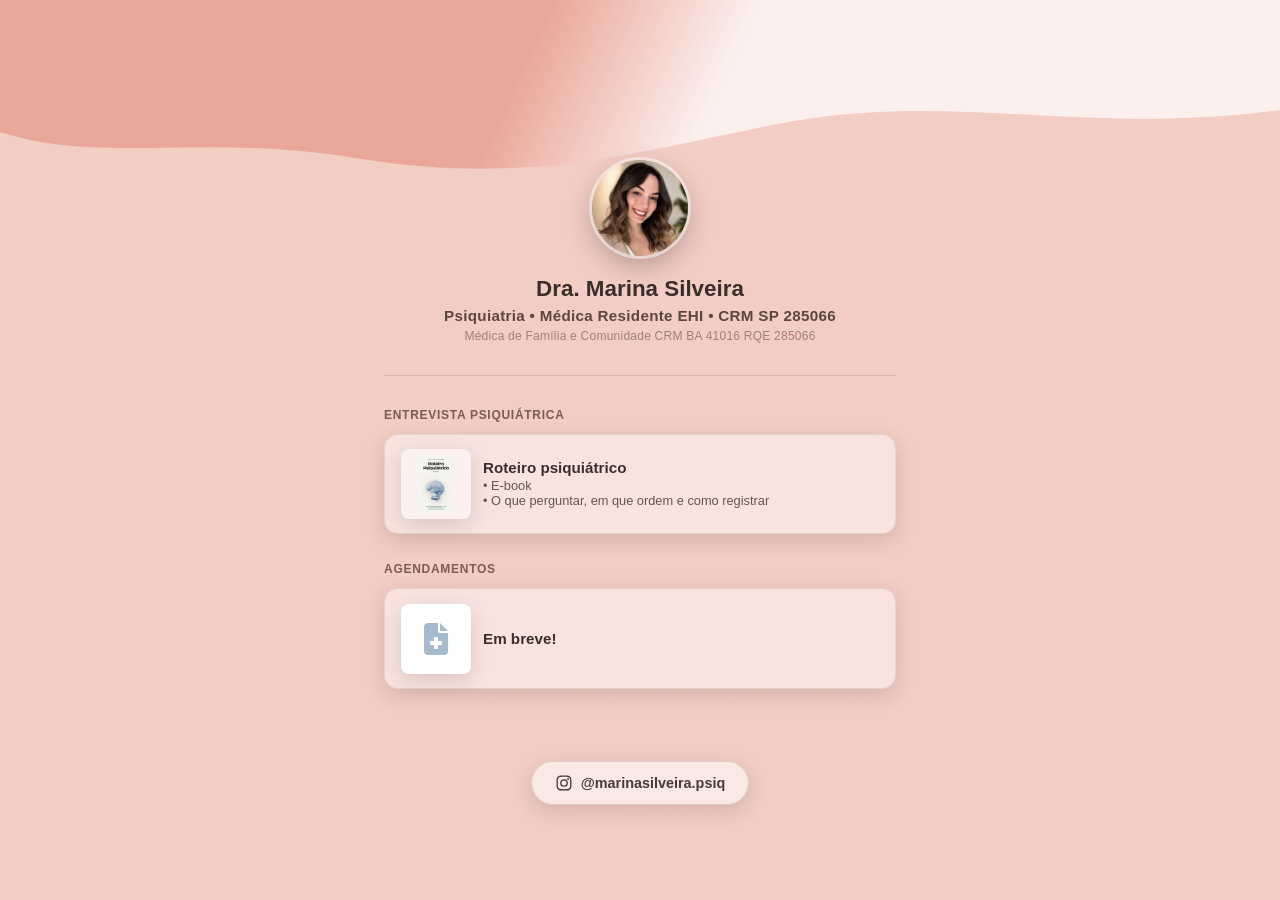
==== marina.html @ ef6fb65c "feat: new landing page" ====
<!DOCTYPE html>
<html lang="pt-BR">
<head>
    <meta charset="UTF-8">
    <meta name="viewport" content="width=device-width, initial-scale=1.0">
    <meta name="theme-color" content="#F2CCC3">
    <meta name="description" content="Marina Araújo Silveira — Médica.">
    <link rel="stylesheet" href="https://cdnjs.cloudflare.com/ajax/libs/font-awesome/6.5.1/css/all.min.css">
    <title>Dra. Marina</title>
    <link href="marina.css" rel="stylesheet">
</head>
<body>

    <svg width="0" height="0" style="position:absolute">
        <defs>
            <clipPath id="waveClip" clipPathUnits="objectBoundingBox">
                <path d="M0,0 L1,0 L1,0.5 
                        C0.85,0.62 0.75,0.42 0.62,0.55 
                        C0.5,0.68 0.42,0.85 0.28,0.72 
                        C0.15,0.6 0.08,0.75 0,0.6 
                        L0,0 Z"/>
            </clipPath>
        </defs>
    </svg>

    <div class="hero"></div>

    <main class="container">

        <header class="perfil">
            <img class="avatar" src="storage/ma4.jpeg" alt="Foto de Marina Araújo Silveira">
            <h1 class="nome"> Dra. Marina Silveira</h1>
            <p class="credencial-primaria">Psiquiatria • Médica Residente EHI • CRM SP 285066</p>
            <p class="credencial-secundaria">Médica de Família e Comunidade CRM BA 41016 RQE 285066</p>
        </header>

        <hr class="divisor">

        <section class="secao">
            <h2 class="secao-titulo">Entrevista psiquiátrica</h2>
            <a class="card-link" href="marina2.html">
                <img class="card-icone" src="storage/book.jpeg" alt="">
                <div class="card-texto">
                    <span class="card-titulo">Roteiro psiquiátrico</span>
                    <span class="card-descricao">• E-book<br> 
                                                 • O que perguntar, em que ordem e como registrar
                    </span>
                </div>
            </a>
        </section>

        <section class="secao">
            <h2 class="secao-titulo">Agendamentos</h2>
            <a class="card-link" href="">
                <span class="card-icone-wrap">
                    <i class="fa-solid fa-file-medical" style="color: rgb(166, 187, 206);"></i>
                </span>
                <div class="card-texto">
                    <span class="card-titulo">Em breve!</span>
                </div>
            </a>
        </section>

        <footer class="rodape">
           <a class="social" href="https://instagram.com/marinasilveira.psiq" target="_blank" rel="noopener">
            @marinasilveira.psiq
            </a>
        </footer>

    </main>

</body>
</html>
---- marina.css ----
* {
    margin: 0;
    padding: 0;
    box-sizing: border-box;
}

body {
    position: relative;
    min-height: 100vh;
    background-color: #F2CCC3;
    overflow-x: hidden;
    font-family: -apple-system, BlinkMacSystemFont, "Segoe UI", Roboto, Helvetica, Arial, sans-serif;
    color: #3A2E2B;
}

/* ---------- fundo: cor sólida + gradiente radial + grain sutil ---------- */

body::before {
    content: "";
    position: fixed;
    inset: 0;

    background-color: #F2CCC3;
    background-image:
        radial-gradient(
            ellipse at 50% 0%,
            rgba(255, 255, 255, 0.06) 0%,
            rgba(255, 255, 255, 0) 60%
        ),
        url("storage/brack2.jpg");

    background-repeat: no-repeat, repeat;
    background-size: 100% 100%, 120px 120px;
    background-blend-mode: normal, overlay;

    opacity: 0.06;
    pointer-events: none;
    z-index: -1;
}

/* ---------- layout geral ---------- */

.container {
    max-width: 560px;
    margin: 0 auto;
    padding: 0 1.5rem 4rem;  /* era 3rem 1.5rem 4rem */
}

/* ---------- cabeçalho / perfil ---------- */

.hero {
    height: 220px;
    background: linear-gradient(
        115deg,
        #EAA799 0%,
        #EAA799 40%,
        #FCF0EE 55%,
        #FCF0EE 100%
    );
    clip-path: url(#waveClip);
}

.perfil {
    text-align: center;
    margin-bottom: 2rem;
}

.avatar {
    width: 96px;
    height: 96px;
    border-radius: 50%;
    object-fit: cover;
    margin-top: -60px;
    margin-bottom: 1rem;
    position: relative;
    z-index: 2;
    box-shadow:
        0 0 0 3px rgba(255, 255, 255, 0.5),
        0 10px 26px rgba(58, 46, 43, 0.32);
}
.nome {
    font-size: 1.4rem;
    font-weight: 600;
    margin-bottom: 0.3rem;
}

.credencial-primaria {
    font-size: 0.95rem;
    font-weight: 600;
    letter-spacing: 0.02em;
    color: #5C4640;
    margin-bottom: 0.3rem;
}

.credencial-secundaria {
    font-size: 0.75rem;
    font-weight: 400;
    letter-spacing: 0.02em;
    color: #9C8178;
    margin-bottom: 0.5rem;
}

.subtitulo {
    font-size: 0.95rem;
    color: #5C4640;
    margin-bottom: 1rem;
}

.bio {
    font-size: 0.9rem;
    line-height: 1.6;
    color: #4A3A35;
    max-width: 420px;
    margin: 0 auto;
}

/* ---------- divisor ---------- */

.divisor {
    border: none;
    border-top: 1px solid rgba(58, 46, 43, 0.15);
    margin: 2rem 0;
}

/* ---------- seções e cards de link ---------- */

.secao {
    margin-bottom: 1.75rem;
}

.secao-titulo {
    font-size: 0.75rem;
    font-weight: 600;
    letter-spacing: 0.06em;
    text-transform: uppercase;
    color: #7A5C55;
    margin-bottom: 0.75rem;
}

.card-link {
    display: flex;
    align-items: center;
    gap: 12px;
    background: rgba(255, 255, 255, 0.45);
    border: 1px solid rgba(58, 46, 43, 0.1);
    border-radius: 14px;
    padding: 0.9rem 1rem;
    text-decoration: none;
    color: inherit;
    box-shadow: 0 6px 20px rgba(58, 46, 43, 0.16);
    transition: background 0.15s ease, transform 0.1s ease, box-shadow 0.15s ease;
}

.card-link:hover {
    background: rgba(255, 255, 255, 0.65);
    transform: translateY(-2px);
    box-shadow: 0 10px 28px rgba(58, 46, 43, 0.24);
}

.card-icone {
    width: 70px;
    height: 70px;
    border-radius: 8px;
    object-fit: contain;
    background: rgba(255, 255, 255, 0.5);
    padding: 6px;
    flex-shrink: 0;
    box-shadow: 0 6px 20px rgba(58, 46, 43, 0.16);
    transition: background 0.15s ease, transform 0.1s ease, box-shadow 0.15s ease;
}

.card-icone-wrap {
    display: flex;
    align-items: center;
    justify-content: center;
    width: 70px;
    height: 70px;
    border-radius: 8px;
    background: white;
    flex-shrink: 0;
    box-shadow: 0 6px 20px rgba(58, 46, 43, 0.16);
}

.card-icone-wrap i {
    font-size: 2rem;
    color: #F5F4EF;
}
.card-texto {
    display: flex;
    flex-direction: column;
    gap: 2px;
}

.card-titulo {
    font-size: 0.95rem;
    font-weight: 600;
}

.card-descricao {
    font-size: 0.8rem;
    color: #6B534C;
}

/* ---------- rede social ---------- */

.social {
    display: inline-flex;
    align-items: center;
    gap: 8px;
    margin: 2rem auto 0;
    width: fit-content;

    background: rgba(255, 255, 255, 0.55);
    border: 1px solid rgba(58, 46, 43, 0.15);
    border-radius: 999px;
    padding: 0.6rem 1.4rem;

    font-size: 0.9rem;
    font-weight: 600;
    color: #4A3A35;
    text-decoration: none;

    box-shadow: 0 6px 20px rgba(58, 46, 43, 0.16);
    transition: background 0.15s ease, transform 0.1s ease, box-shadow 0.15s ease;
}

.social::before {
    content: "";
    width: 18px;
    height: 18px;
    flex-shrink: 0;
    background-color: #4A3A35;
    -webkit-mask-image: url("data:image/svg+xml,%3Csvg xmlns='http://www.w3.org/2000/svg' viewBox='0 0 24 24'%3E%3Cpath d='M12 2c-2.72 0-3.06.01-4.12.06-1.06.05-1.79.22-2.43.47-.66.26-1.22.6-1.77 1.15S2.79 4.73 2.53 5.39c-.25.64-.42 1.37-.47 2.43C2.01 8.88 2 9.22 2 11.94v.12c0 2.72.01 3.06.06 4.12.05 1.06.22 1.79.47 2.43.26.66.6 1.22 1.15 1.77s1.11.89 1.77 1.15c.64.25 1.37.42 2.43.47 1.06.05 1.4.06 4.12.06s3.06-.01 4.12-.06c1.06-.05 1.79-.22 2.43-.47.66-.26 1.22-.6 1.77-1.15s.89-1.11 1.15-1.77c.25-.64.42-1.37.47-2.43.05-1.06.06-1.4.06-4.12s-.01-3.06-.06-4.12c-.05-1.06-.22-1.79-.47-2.43a4.9 4.9 0 0 0-1.15-1.77 4.9 4.9 0 0 0-1.77-1.15c-.64-.25-1.37-.42-2.43-.47C15.06 2.01 14.72 2 12 2zm0 1.8c2.67 0 2.99.01 4.04.06.98.04 1.5.21 1.86.35.47.18.8.4 1.15.75.35.35.57.68.75 1.15.14.36.31.88.35 1.86.05 1.05.06 1.37.06 4.04s-.01 2.99-.06 4.04c-.04.98-.21 1.5-.35 1.86-.18.47-.4.8-.75 1.15-.35.35-.68.57-1.15.75-.36.14-.88.31-1.86.35-1.05.05-1.37.06-4.04.06s-2.99-.01-4.04-.06c-.98-.04-1.5-.21-1.86-.35a3.1 3.1 0 0 1-1.15-.75 3.1 3.1 0 0 1-.75-1.15c-.14-.36-.31-.88-.35-1.86-.05-1.05-.06-1.37-.06-4.04s.01-2.99.06-4.04c.04-.98.21-1.5.35-1.86.18-.47.4-.8.75-1.15.35-.35.68-.57 1.15-.75.36-.14.88-.31 1.86-.35 1.05-.05 1.37-.06 4.04-.06zm0 3.06a5.14 5.14 0 1 0 0 10.28 5.14 5.14 0 0 0 0-10.28zm0 8.48a3.34 3.34 0 1 1 0-6.68 3.34 3.34 0 0 1 0 6.68zm6.54-8.68a1.2 1.2 0 1 1-2.4 0 1.2 1.2 0 0 1 2.4 0z'/%3E%3C/svg%3E");
    mask-image: url("data:image/svg+xml,%3Csvg xmlns='http://www.w3.org/2000/svg' viewBox='0 0 24 24'%3E%3Cpath d='M12 2c-2.72 0-3.06.01-4.12.06-1.06.05-1.79.22-2.43.47-.66.26-1.22.6-1.77 1.15S2.79 4.73 2.53 5.39c-.25.64-.42 1.37-.47 2.43C2.01 8.88 2 9.22 2 11.94v.12c0 2.72.01 3.06.06 4.12.05 1.06.22 1.79.47 2.43.26.66.6 1.22 1.15 1.77s1.11.89 1.77 1.15c.64.25 1.37.42 2.43.47 1.06.05 1.4.06 4.12.06s3.06-.01 4.12-.06c1.06-.05 1.79-.22 2.43-.47.66-.26 1.22-.6 1.77-1.15s.89-1.11 1.15-1.77c.25-.64.42-1.37.47-2.43.05-1.06.06-1.4.06-4.12s-.01-3.06-.06-4.12c-.05-1.06-.22-1.79-.47-2.43a4.9 4.9 0 0 0-1.15-1.77 4.9 4.9 0 0 0-1.77-1.15c-.64-.25-1.37-.42-2.43-.47C15.06 2.01 14.72 2 12 2zm0 1.8c2.67 0 2.99.01 4.04.06.98.04 1.5.21 1.86.35.47.18.8.4 1.15.75.35.35.57.68.75 1.15.14.36.31.88.35 1.86.05 1.05.06 1.37.06 4.04s-.01 2.99-.06 4.04c-.04.98-.21 1.5-.35 1.86-.18.47-.4.8-.75 1.15-.35.35-.68.57-1.15.75-.36.14-.88.31-1.86.35-1.05.05-1.37.06-4.04.06s-2.99-.01-4.04-.06c-.98-.04-1.5-.21-1.86-.35a3.1 3.1 0 0 1-1.15-.75 3.1 3.1 0 0 1-.75-1.15c-.14-.36-.31-.88-.35-1.86-.05-1.05-.06-1.37-.06-4.04s.01-2.99.06-4.04c.04-.98.21-1.5.35-1.86.18-.47.4-.8.75-1.15.35-.35.68-.57 1.15-.75.36-.14.88-.31 1.86-.35 1.05-.05 1.37-.06 4.04-.06zm0 3.06a5.14 5.14 0 1 0 0 10.28 5.14 5.14 0 0 0 0-10.28zm0 8.48a3.34 3.34 0 1 1 0-6.68 3.34 3.34 0 0 1 0 6.68zm6.54-8.68a1.2 1.2 0 1 1-2.4 0 1.2 1.2 0 0 1 2.4 0z'/%3E%3C/svg%3E");
    mask-size: contain;
    -webkit-mask-size: contain;
    mask-repeat: no-repeat;
    -webkit-mask-repeat: no-repeat;
}

.social:hover {
    background: rgba(255, 255, 255, 0.8);
    transform: translateY(-1px);
    box-shadow: 0 10px 28px rgba(58, 46, 43, 0.24);
}

/* ---------- rodapé ---------- */

.rodape {
    text-align: center;
    font-size: 0.75rem;
    line-height: 1.6;
    color: #7A5C55;
    margin-top: 2.5rem;
}

.rodape-nome {
    font-weight: 600;
    margin-bottom: 0.4rem;
    color: #5C4640;
}

.rodape-aviso {
    max-width: 400px;
    margin: 0 auto 1rem;
}

.rodape-links a {
    color: #7A5C55;
    text-decoration: none;
}

.rodape-links a:hover {
    text-decoration: underline;
}
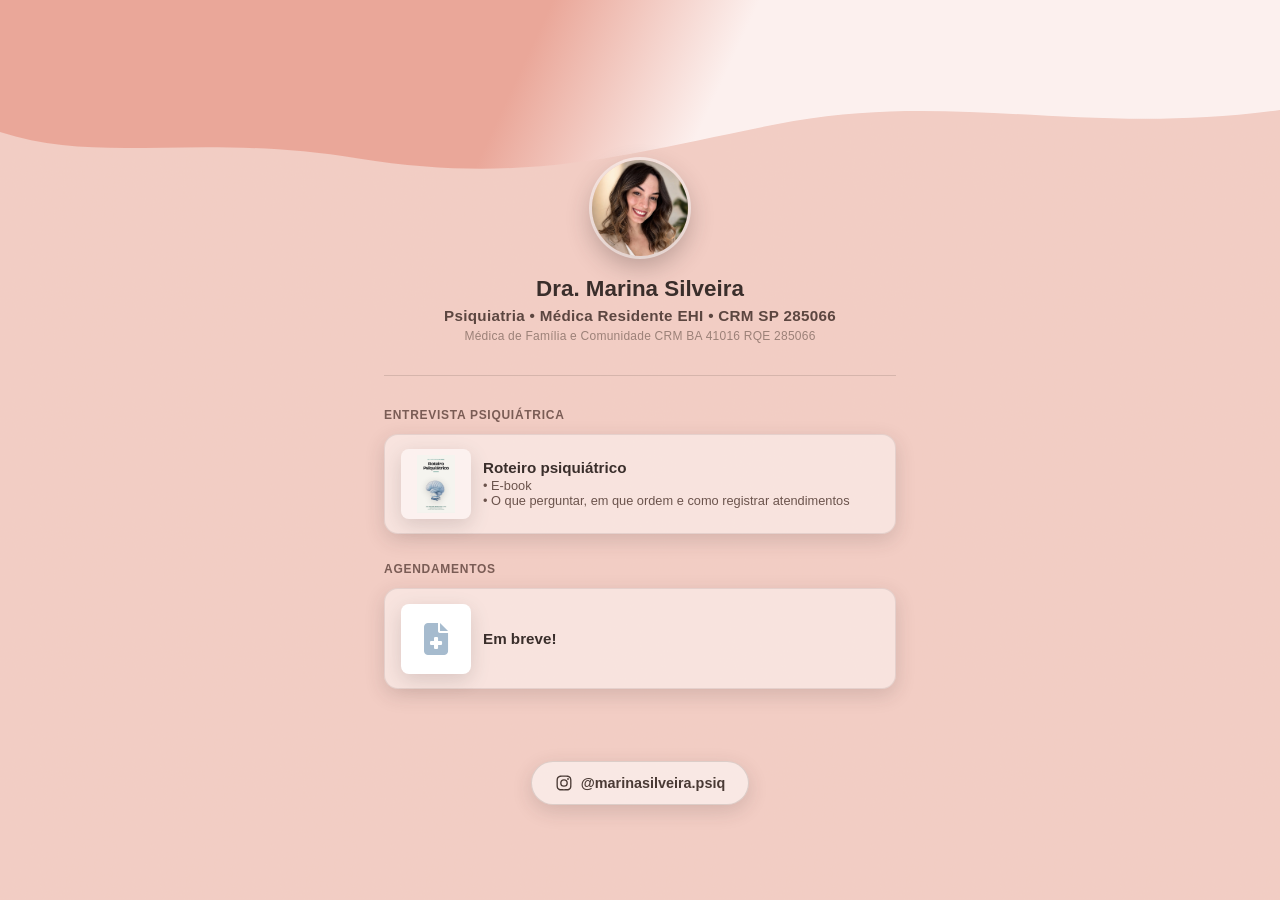
==== commit 0682e240: "feat: new version" ====
--- a/marina.html
+++ b/marina.html
@@ -43,7 +43,7 @@
                 <div class="card-texto">
                     <span class="card-titulo">Roteiro psiquiátrico</span>
                     <span class="card-descricao">• E-book<br> 
-                                                 • O que perguntar, em que ordem e como registrar
+                                                 • O que perguntar, em que ordem e como registrar atendimentos
                     </span>
                 </div>
             </a>
